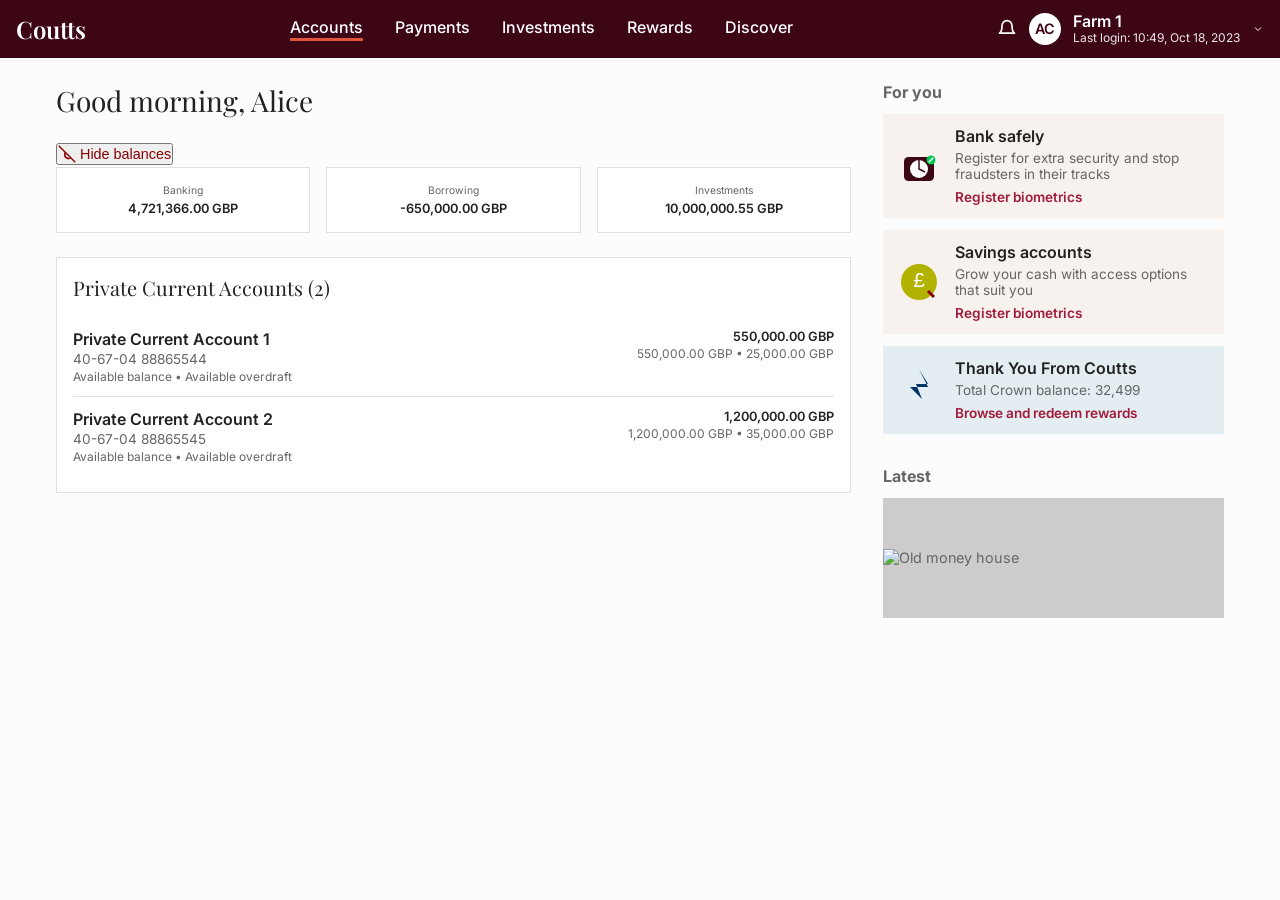
==== home.html @ 893da3e1 "Add files via upload netlify stuff" ====
<!DOCTYPE html>
<html lang="en">
<head>
  <meta charset="UTF-8" />
  <meta name="viewport" content="width=device-width, initial-scale=1.0" />
  <title>Premium Private Banking Dashboard</title>
  <link href="https://fonts.googleapis.com/css2?family=Inter:wght@400;500;600&family=Playfair+Display:wght@500;600&display=swap" rel="stylesheet" />
  <style>
    :root {
      --header-bg: #3d0615;
      --header-accent: #e0533c;
      --page-bg: #fcfcfc;
      --card-bg: #ffffff;
      --card-border: #e0e0e0;
      --rec-bg: #f7f2ed;
      --rec-bg-blue: #e3edf2;
      --text-primary: #222222;
      --text-muted: #666666;
      --text-white: #ffffff;
      --text-light: #cccccc;
      --toggle-color: #8b0000;
      --top-card-bg: #570c20;
      --card-left-border: #a11b3c;
    }
    * { box-sizing: border-box; margin: 0; padding: 0; }
    body { font-family: 'Inter', system-ui, sans-serif; background: var(--page-bg); color: var(--text-primary); }
    a { color: inherit; text-decoration: none; }
    /* ---------- Mobile View ---------- */
    .mobile-view { display: block; }
    .mobile-view .top-section { background: var(--header-bg); color: var(--text-white); padding: 1rem; }
    .mobile-view .header { display: flex; justify-content: space-between; align-items: center; }
    .mobile-view .header svg { width: 1.25rem; height: 1.25rem; fill: none; stroke: var(--text-white); stroke-width: 2; }
    .mobile-view .logo { font-family: 'Playfair Display', serif; font-size: 1.5rem; font-weight: 600; }
    .mobile-view .greeting { text-align: center; margin-top: 0.75rem; font-family: 'Playfair Display', serif; font-size: 1.125rem; }
    .mobile-view .cards { margin-top: 1rem; display: flex; flex-direction: column; gap: 0.75rem; }
    .mobile-view .account-card { background: var(--top-card-bg); border-left: 4px solid var(--card-left-border); border-radius: 0; padding: 0.75rem 1rem; display: flex; justify-content: space-between; align-items: center; cursor: pointer; transition: opacity 0.2s; }
    .mobile-view .account-card:hover { opacity: 0.85; }
    .mobile-view .account-card .label { font-weight: 400; font-size: 0.75rem; }
    .mobile-view .account-card .balance { font-weight: 600; font-size: 0.7rem; }
    .mobile-view .toggle { margin: 1rem auto 0; display: inline-flex; align-items: center; color: var(--toggle-color); cursor: pointer; font-size: 0.875rem; background: transparent; border: none; }
    .mobile-view .toggle svg { width: 1rem; height: 1rem; margin-left: 0.25rem; }
    .mobile-view .bottom-section { background: var(--text-white); padding: 1rem; }
    .mobile-view .section-title { font-size: 1rem; color: #666666; margin-bottom: 0.75rem; }
    .mobile-view .rec-card { background: var(--rec-bg); border-radius: 0; display: flex; align-items: center; padding: 0.75rem; gap: 0.75rem; margin-bottom: 0.75rem; }
    .mobile-view .rec-card .icon { width: 3rem; height: 3rem; flex-shrink: 0; }
    .mobile-view .rec-card .content { flex: 1; }
    .mobile-view .rec-card .title { font-weight: 600; margin-bottom: 0.25rem; color: var(--text-primary); }
    .mobile-view .rec-card .desc { font-size: 0.875rem; color: #555555; margin-bottom: 0.5rem; }
    .mobile-view .rec-card .link { font-weight: 600; color: #a11b3c; font-size: 0.875rem; }
    .mobile-view .rec-card .link:hover { opacity: 0.8; }
    /* ---------- Desktop View ---------- */
    .desktop-view { display: none; }
    header {
      background: var(--header-bg);
      color: var(--text-white);
      padding: 0.75rem 1rem;
      display: flex;
      align-items: center;
      justify-content: space-between;
    }
    .brand { display: flex; align-items: center; font-family: 'Playfair Display', serif; font-size: 1.5rem; font-weight: 600; }
    .brand svg { width: 24px; height: 24px; margin-left: 0.5rem; fill: var(--text-white); }
    nav { display: flex; gap: 2rem; }
    nav a { position: relative; font-weight: 500; padding-bottom: 0.25rem; color: var(--text-white); }
    nav a.active::after {
      content: '';
      position: absolute;
      left: 0;
      right: 0;
      bottom: 0;
      height: 3px;
      background: var(--header-accent);
    }
    .user-info { display: flex; align-items: center; gap: 0.75rem; }
    .user-info .avatar { width: 32px; height: 32px; background: var(--text-white); color: var(--header-bg); border-radius: 50%; display: flex; align-items: center; justify-content: center; font-weight: 600; font-size: 0.9rem; }
    .user-info .details { display: flex; flex-direction: column; line-height: 1.2; }
    .user-info .details .name { font-weight: 600; }
    .user-info .details .login { font-size: 0.75rem; opacity: 0.9; }
    .user-info .chevron { width: 12px; height: 12px; stroke: var(--text-white); }
.user-info svg { width: 20px; height: 20px; }
    .wrapper { max-width: 1200px; margin: 0 auto; }
    .main { display: flex; gap: 2rem; padding: 1.5rem 1rem; }
    .left { flex: 7; }
    .right { flex: 3; }
    .greeting { font-family: 'Playfair Display', serif; font-size: 1.75rem; margin-bottom: 0.5rem; }
    .toggle { margin: 1rem auto 0; display: inline-flex; align-items: center; gap: 0.25rem; color: var(--toggle-color); cursor: pointer; font-size: 0.9rem; }
    .toggle svg { width: 18px; height: 18px; }
    .balance-grid { display: flex; gap: 1rem; margin-bottom: 1.5rem; }
    .balance-card {
      flex: 1;
      background: var(--card-bg);
      border: 1px solid var(--card-border);
      padding: 1rem;
      text-align: center;
    }
    .balance-card .label { font-size: 0.65rem; color: var(--text-muted); margin-bottom: 0.25rem; }
    .balance-card .value { font-size: 0.8rem; font-weight: 600; color: var(--text-primary); }
    .detail-panel { background: var(--card-bg); border: 1px solid var(--card-border); padding: 1rem; }
    .detail-panel .title { font-family: 'Playfair Display', serif; font-size: 1.25rem; margin-bottom: 1rem; }
    .account-block { display: flex; justify-content: space-between; padding: 0.75rem 0; }
    .account-block + .account-block { border-top: 1px solid var(--card-border); }
    .account-left { display: flex; flex-direction: column; }
    .account-left .name { font-weight: 600; margin-bottom: 0.125rem; }
    .account-left .subtitle { font-size: 0.85rem; color: var(--text-muted); margin-bottom: 0.125rem; }
    .account-left .fine { font-size: 0.75rem; color: var(--text-muted); }
    .account-right { text-align: right; }
    .account-right .balance { font-weight: 600; margin-bottom: 0.125rem; font-size: 0.8rem; }
    .account-right .fine { font-size: 0.75rem; color: var(--text-muted); }
    .sidebar-section { margin-bottom: 2rem; }
    .sidebar-section h3 { font-size: 1rem; color: var(--text-muted); margin-bottom: 0.75rem; }
    .rec-card {
      background: var(--rec-bg);
      border-radius: 0;
      display: flex;
      align-items: center;
      padding: 0.75rem;
      gap: 0.75rem;
      margin-bottom: 0.75rem;
    }
    .rec-card.blue { background: var(--rec-bg-blue); }
    .rec-card .icon { width: 48px; height: 48px; flex-shrink: 0; }
    .rec-card .content { flex: 1; }
    .rec-card .title { font-weight: 600; margin-bottom: 0.25rem; color: var(--text-primary); }
    .rec-card .desc { font-size: 0.85rem; color: var(--text-muted); margin-bottom: 0.25rem; }
    .rec-card .link { font-weight: 600; color: #a11b3c; font-size: 0.85rem; }
    .rec-card .link:hover { opacity: 0.8; }
    .latest-banner { width: 100%; height: 120px; background: var(--text-light); display: flex; align-items: center; justify-content: center; color: var(--text-muted); font-size: 0.9rem; }
    /* Responsive switch */
    @media (min-width: 1024px) {
      .mobile-view { display: none; }
      .desktop-view { display: block; }
    }
  </style>
</head>
<body>
  <!-- Mobile View -->
  <section class="mobile-view">
    <section class="top-section">
      <div class="header">
        <!-- Pencil Icon -->
        <a href="main.html"><svg viewBox="0 0 24 24"><path d="M12 20h9"/><path d="M16.5 3.5a2.121 2.121 0 013 3L7 19l-4 1 1-4 12.5-12.5z"/></svg></a>
        <div class="logo"></div>
        <div>
        <a href="main.html"><svg viewBox="0 0 24 24" style="margin-right:0.5rem;"><path d="M22 16.92V21a1 1 0 01-1 1h-4.08a1 1 0 01-.71-.29L2 7.41l5.59-5.59a1 1 0 011.41 0L22 16.92z"/></svg></a>
          <svg viewBox="0 0 24 24"><path d="M18 8a6 6 0 00-12 0c0 7-3 9-3 9h18s-3-2-3-9"/></svg>
        </div>
      </div>
      <div class="greeting">Good morning, Farm 1</div>
      <div class="cards">
        <div class="account-card" data-label="Banking" data-balance="4,721,366.00 GBP">
          <div class="label">Banking</div>
          <div class="balance">4,721,366.00 GBP</div>
        </div>
        <div class="account-card" data-label="Borrowing" data-balance="-650,000.00 GBP">
          <div class="label">Borrowing</div>
          <div class="balance">-650,000.00 GBP</div>
        </div>
        <div class="account-card" data-label="Investing" data-balance="10,000,000.55 GBP">
          <div class="label">Investing</div>
          <div class="balance">10,000,000.55 GBP</div>
        </div>
      </div>
        <button class="toggle" id="balanceToggle">
          <svg viewBox="0 0 24 24" width="1rem" height="1rem" aria-hidden="true">
            <path d="M1 1l22 22" fill="none" stroke="currentColor" stroke-width="2"/>
            <path d="M17 17a5 5 0 01-7-7" fill="none" stroke="currentColor" stroke-width="2"/>
          </svg>
          <span class="toggle-text">Hide balances</span>
        </button>
    </section>
    <section class="bottom-section">
      <div class="section-title">For you</div>
      <div class="rec-cards">
        <div class="rec-card">
          <svg class="icon" viewBox="0 0 64 64">
            <rect x="12" y="20" width="40" height="32" rx="6" fill="#3d0615" />
            <circle cx="32" cy="36" r="12" fill="#ffffff" />
            <path d="M32 24v12l8 4" stroke="#3d0615" stroke-width="2" fill="none" />
            <circle cx="48" cy="24" r="6" fill="#00c853" />
            <path d="M45 27l6-6" stroke="#fff" stroke-width="2" />
          </svg>
          <div class="content">
            <div class="title">Bank safely</div>
            <div class="desc">Register for extra security and stop fraudsters in their tracks</div>
            <a href="#" class="link">Register biometrics</a>
          </div>
        </div>
        <div class="rec-card">
          <svg class="icon" viewBox="0 0 64 64">
            <circle cx="32" cy="32" r="24" fill="#b2b200" />
            <text x="32" y="38" text-anchor="middle" font-size="28" fill="#fff" font-family="Arial">£</text>
            <path d="M44 44l8 8" stroke="#8b0000" stroke-width="4" fill="none" />
          </svg>
          <div class="content">
            <div class="title">Savings accounts</div>
            <div class="desc">Grow your cash with access options that suit you</div>
            <a href="#" class="link">Register biometrics</a>
          </div>
        </div>
        <div class="rec-card blue">
          <svg class="icon" viewBox="0 0 64 64"><path d="M32 4 L44 24 L28 24 L36 44 L20 28 L44 28 Z" fill="#003366"/></svg>
          <div class="content">
            <div class="title">Thank You From Coutts</div>
            <div class="desc">Total Crown balance: 32,499</div>
            <a href="#" class="link">Browse and redeem rewards</a>
          </div>
        </div>
      </div>
    </section>
  </section>

  <!-- Desktop View -->
  <section class="desktop-view">
    <header>
      <div class="brand">Coutts</div>
      <nav>
        <a href="main.html" class="active">Accounts</a>
        <a href="main.html">Payments</a>
        <a href="main.html">Investments</a>
        <a href="main.html">Rewards</a>
        <a href="main.html">Discover</a>
      </nav>
      <div class="user-info">
        <svg viewBox="0 0 24 24" fill="none" stroke="currentColor" stroke-width="2" stroke-linecap="round" stroke-linejoin="round"><path d="M18 8a6 6 0 00-12 0c0 7-3 9-3 9h18s-3-2-3-9"/></svg>
        <div class="avatar">AC</div>
        <div class="details">
          <div class="name">Farm 1</div>
          <div class="login">Last login: 10:49, Oct 18, 2023</div>
        </div>
        <svg class="chevron" viewBox="0 0 24 24"><polyline points="6 9 12 15 18 9" fill="none" stroke="currentColor" stroke-width="2"/></svg>
      </div>
    </header>
    <div class="wrapper">
      <div class="main">
        <!-- Left Column -->
        <section class="left">
          <div class="greeting">Good morning, Alice</div>
          <button class="toggle" id="balanceToggleDesktop">
          <svg viewBox="0 0 24 24" width="1rem" height="1rem" aria-hidden="true">
            <path d="M1 1l22 22" fill="none" stroke="currentColor" stroke-width="2"/>
            <path d="M17 17a5 5 0 01-7-7" fill="none" stroke="currentColor" stroke-width="2"/>
          </svg>
          <span class="toggle-text">Hide balances</span>
        </button>
          <div class="balance-grid">
            <div class="balance-card">
              <div class="label">Banking</div>
               <div class="value">4,721,366.00 GBP</div>
            </div>
            <div class="balance-card">
              <div class="label">Borrowing</div>
               <div class="value">-650,000.00 GBP</div>
            </div>
            <div class="balance-card">
              <div class="label">Investments</div>
               <div class="value">10,000,000.55 GBP</div>
            </div>
          </div>
          <div class="detail-panel">
            <div class="title">Private Current Accounts (2)</div>
            <div class="account-block">
              <div class="account-left">
                <div class="name">Private Current Account 1</div>
                <div class="subtitle">40-67-04 88865544</div>
                <div class="fine">Available balance • Available overdraft</div>
              </div>
              <div class="account-right">
                <div class="balance">550,000.00 GBP</div>
                <div class="fine">550,000.00 GBP • 25,000.00 GBP</div>
              </div>
            </div>
            <div class="account-block">
              <div class="account-left">
                <div class="name">Private Current Account 2</div>
                <div class="subtitle">40-67-04 88865545</div>
                <div class="fine">Available balance • Available overdraft</div>
              </div>
              <div class="account-right">
                <div class="balance">1,200,000.00 GBP</div>
                <div class="fine">1,200,000.00 GBP • 35,000.00 GBP</div>
              </div>
            </div>
          </div>
        </section>
        <!-- Right Sidebar -->
        <aside class="right">
          <div class="sidebar-section">
            <h3>For you</h3>
            <div class="rec-card">
              <svg class="icon" viewBox="0 0 64 64"><rect x="12" y="20" width="40" height="32" rx="6" fill="#3d0615"/><circle cx="32" cy="36" r="12" fill="#fff"/><path d="M32 24v12l8 4" stroke="#3d0615" stroke-width="2" fill="none"/><circle cx="48" cy="24" r="6" fill="#00c853"/><path d="M45 27l6-6" stroke="#fff" stroke-width="2"/></svg>
              <div class="content">
                <div class="title">Bank safely</div>
                <div class="desc">Register for extra security and stop fraudsters in their tracks</div>
                <a href="#" class="link">Register biometrics</a>
              </div>
            </div>
            <div class="rec-card">
              <svg class="icon" viewBox="0 0 64 64"><circle cx="32" cy="32" r="24" fill="#b2b200"/><text x="32" y="38" text-anchor="middle" font-size="28" fill="#fff" font-family="Arial">£</text><path d="M44 44l8 8" stroke="#8b0000" stroke-width="4" fill="none"/></svg>
              <div class="content">
                <div class="title">Savings accounts</div>
                <div class="desc">Grow your cash with access options that suit you</div>
                <a href="#" class="link">Register biometrics</a>
              </div>
            </div>
            <div class="rec-card blue">
              <svg class="icon" viewBox="0 0 64 64"><path d="M32 4 L44 24 L28 24 L36 44 L20 28 L44 28 Z" fill="#003366"/></svg>
              <div class="content">
                <div class="title">Thank You From Coutts</div>
                <div class="desc">Total Crown balance: 32,499</div>
                <a href="#" class="link">Browse and redeem rewards</a>
              </div>
            </div>
          </div>
          <div class="sidebar-section">
            <h3>Latest</h3>
            <div class="latest-banner"><img src="file:///C:/Users/USER/.gemini/brain/8e4c7e5f-0109-46c6-b46a-9460dd071f82/old_money_house_1783124354547.jpg" alt="Old money house" style="width:100%;height:auto;"/></div>
          </div>
        </aside>
      </div>
    </div>
  </section>

  <script>
    // Mobile toggle
      const toggleMobile = document.getElementById('balanceToggle');
      let hiddenMobile = false;
      toggleMobile && toggleMobile.addEventListener('click', () => {
        hiddenMobile = !hiddenMobile;
        document.querySelectorAll('.cards .balance').forEach(el => {
          el.style.visibility = hiddenMobile ? 'hidden' : 'visible';
        });
        const textSpan = toggleMobile.querySelector('.toggle-text');
        if (textSpan) {
          textSpan.textContent = hiddenMobile ? 'Show balances' : 'Hide balances';
        }
      });
    // Desktop toggle
      const toggleDesktop = document.getElementById('balanceToggleDesktop');
      let hiddenDesktop = false;
      toggleDesktop && toggleDesktop.addEventListener('click', () => {
        hiddenDesktop = !hiddenDesktop;
        document.querySelectorAll('.balance-card .value').forEach(el => {
          el.style.visibility = hiddenDesktop ? 'hidden' : 'visible';
        });
        const textSpan = toggleDesktop.querySelector('.toggle-text');
        if (textSpan) {
          textSpan.textContent = hiddenDesktop ? 'Show balances' : 'Hide balances';
        }
      });
  </script>
</body>
</html>
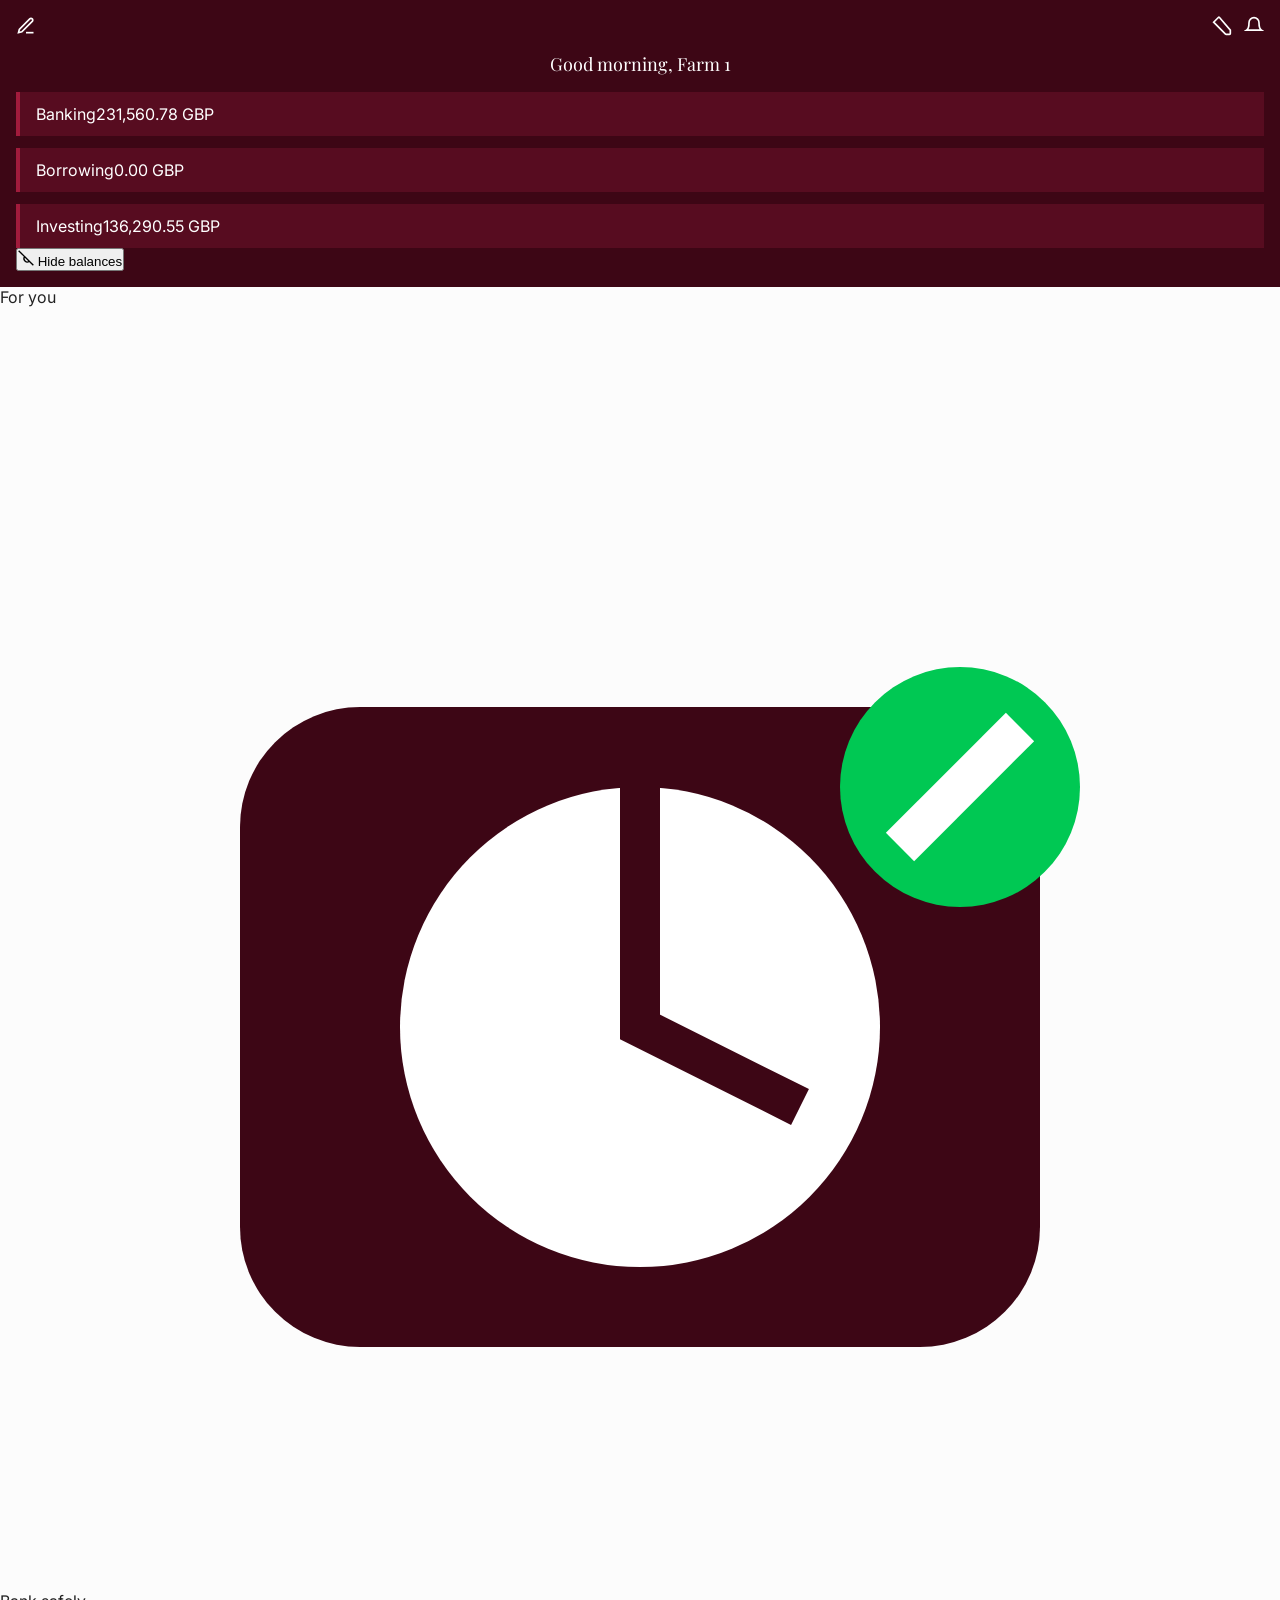
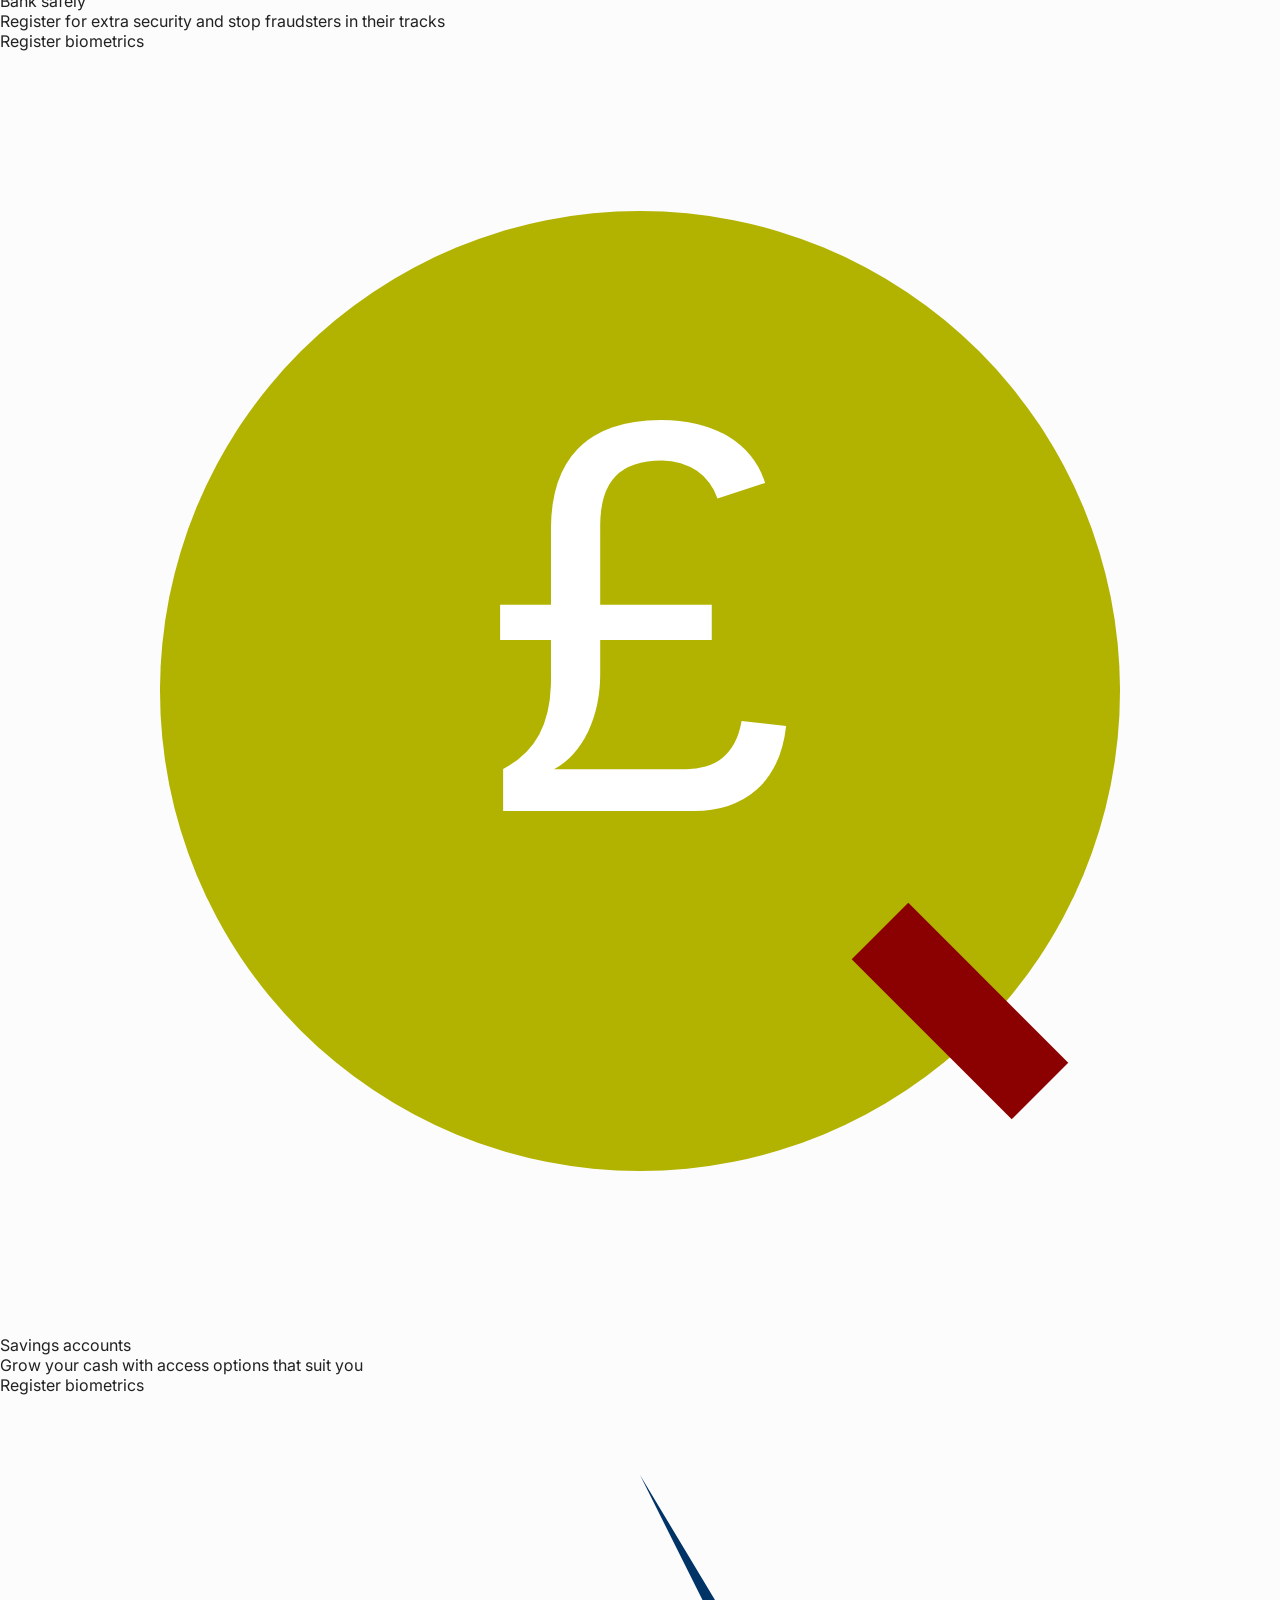
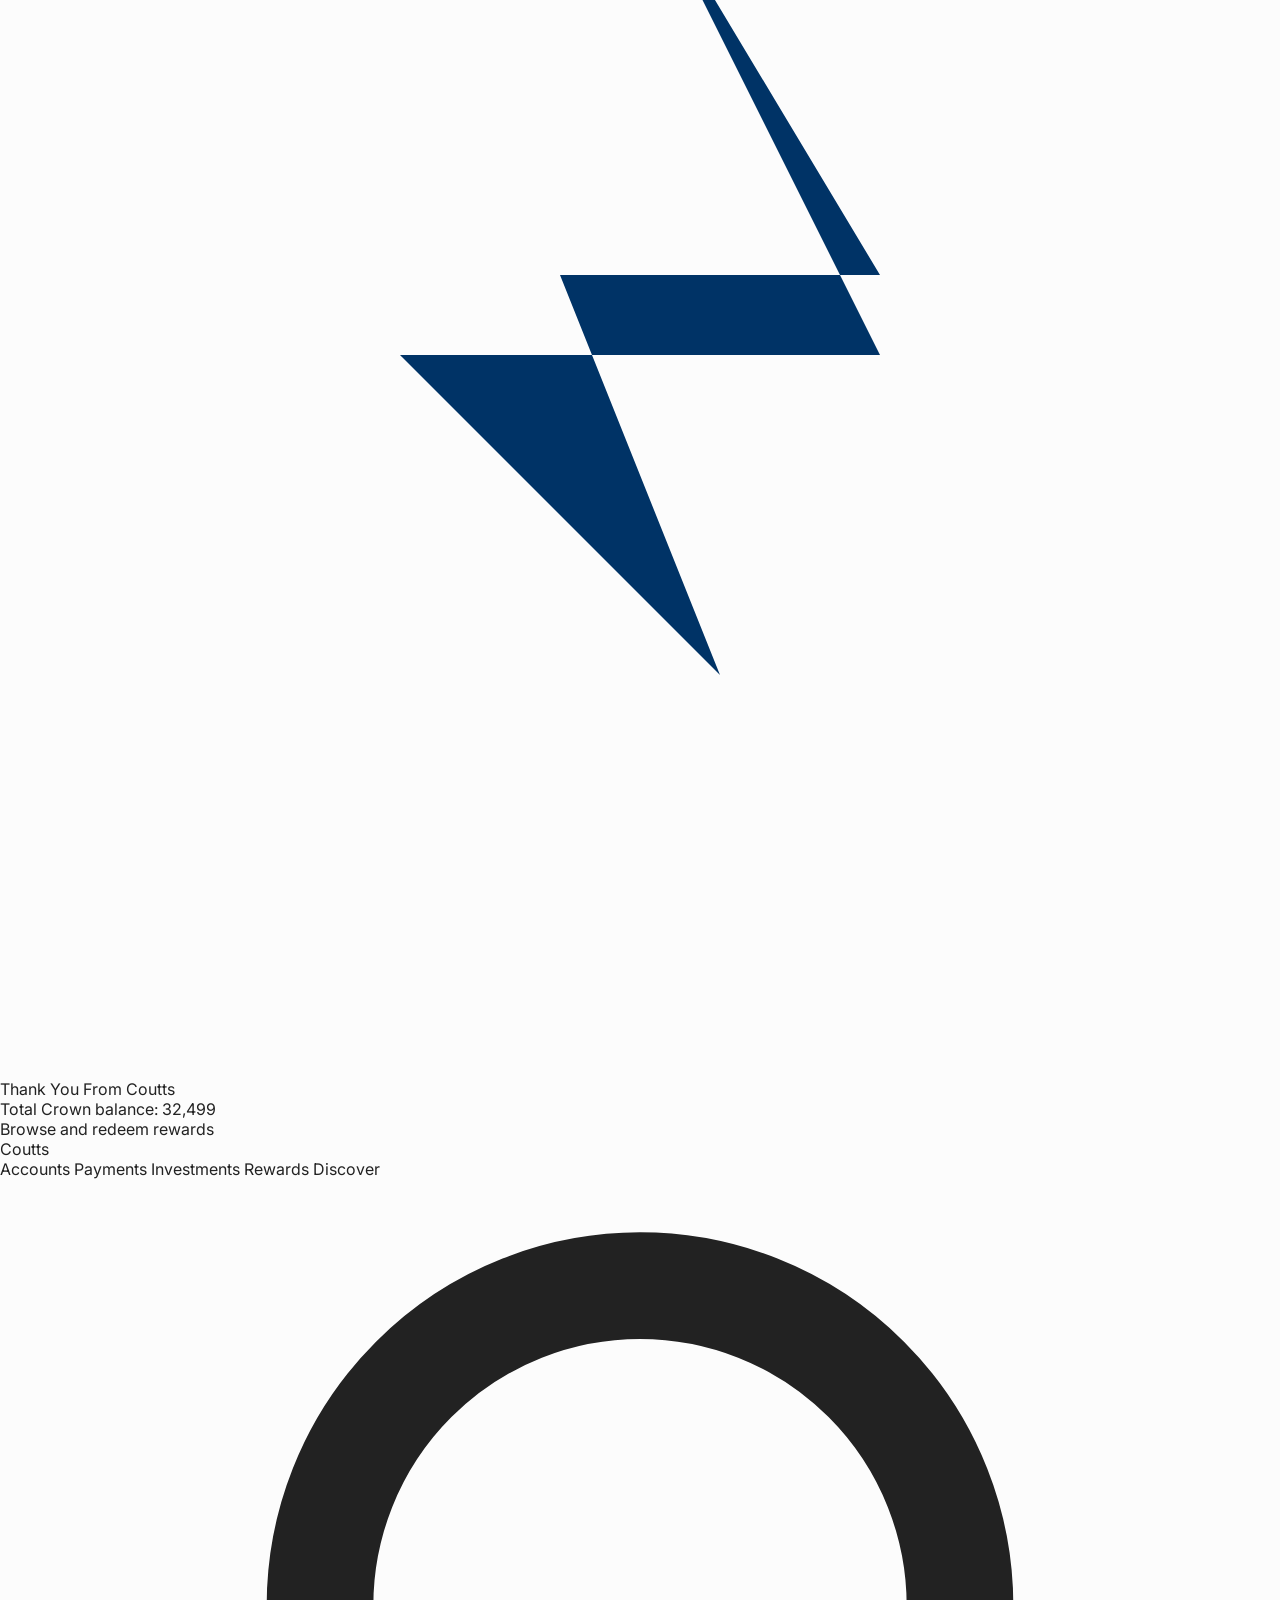
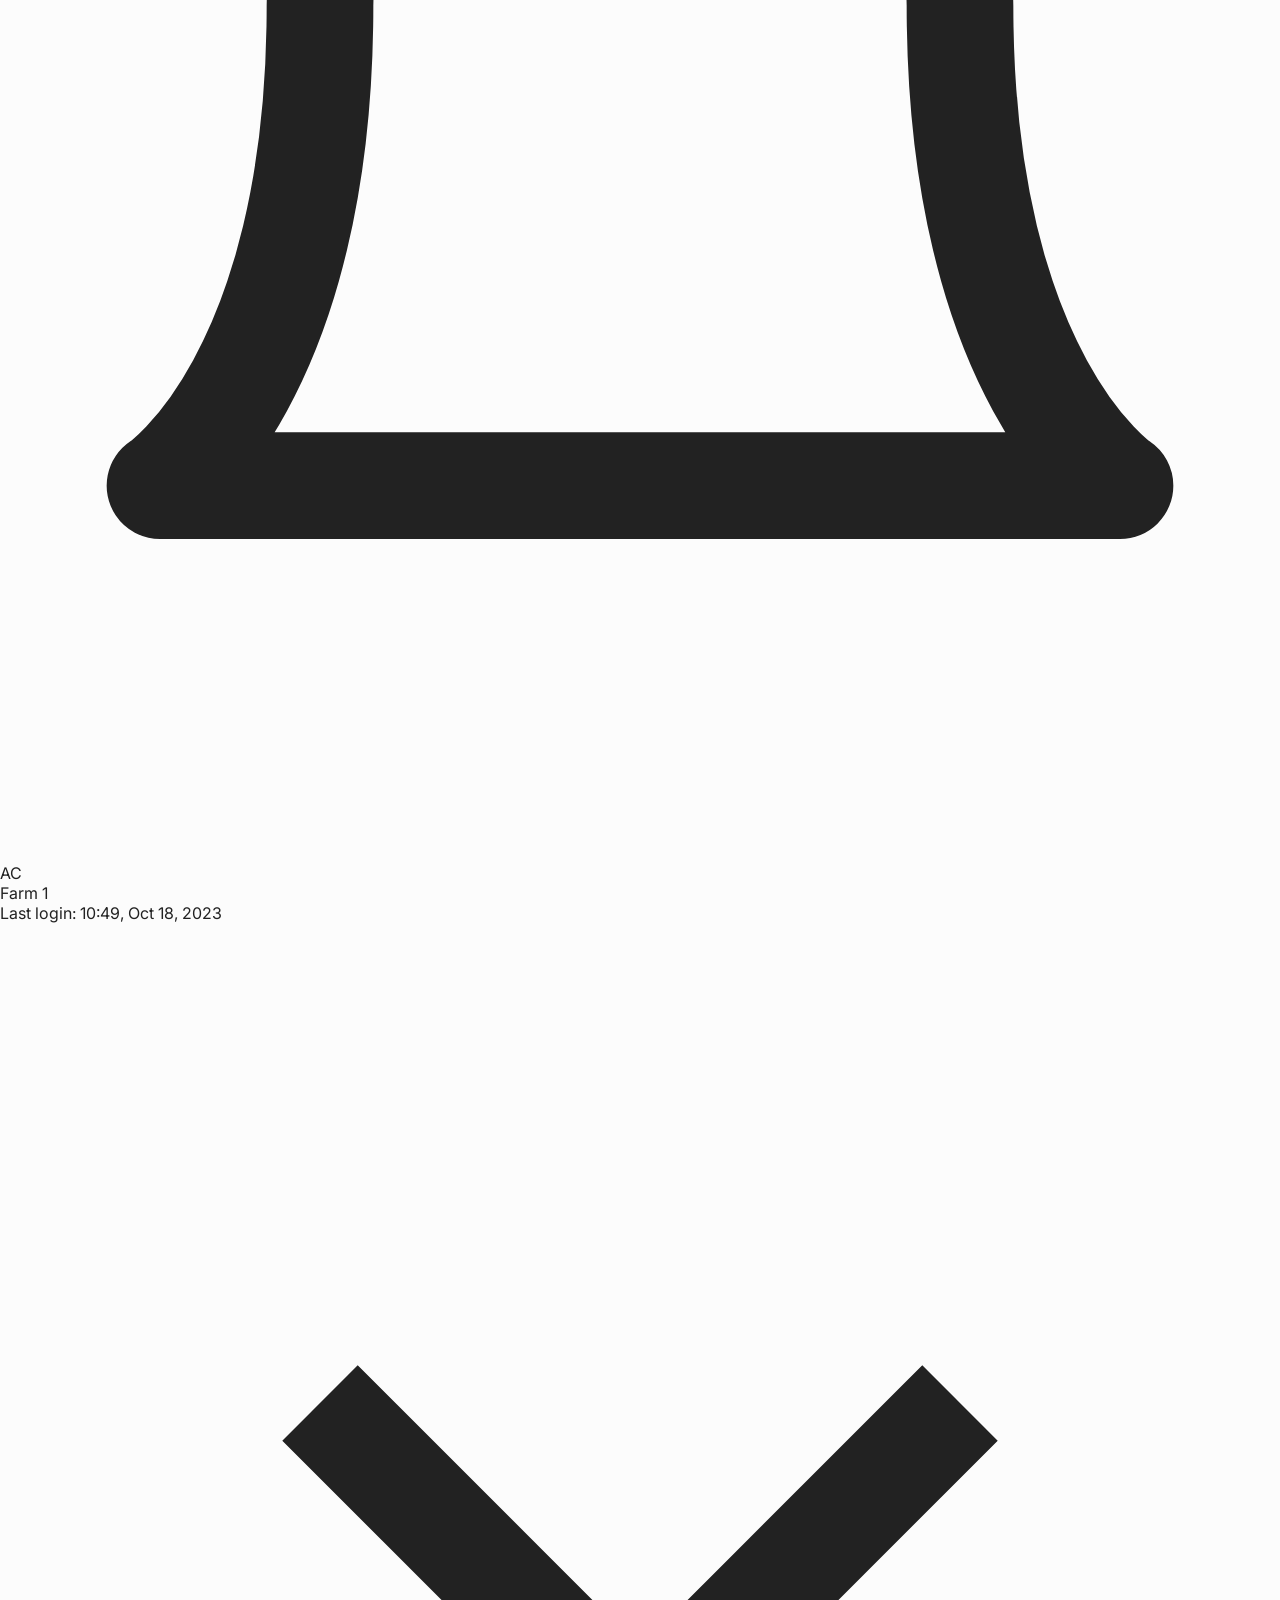
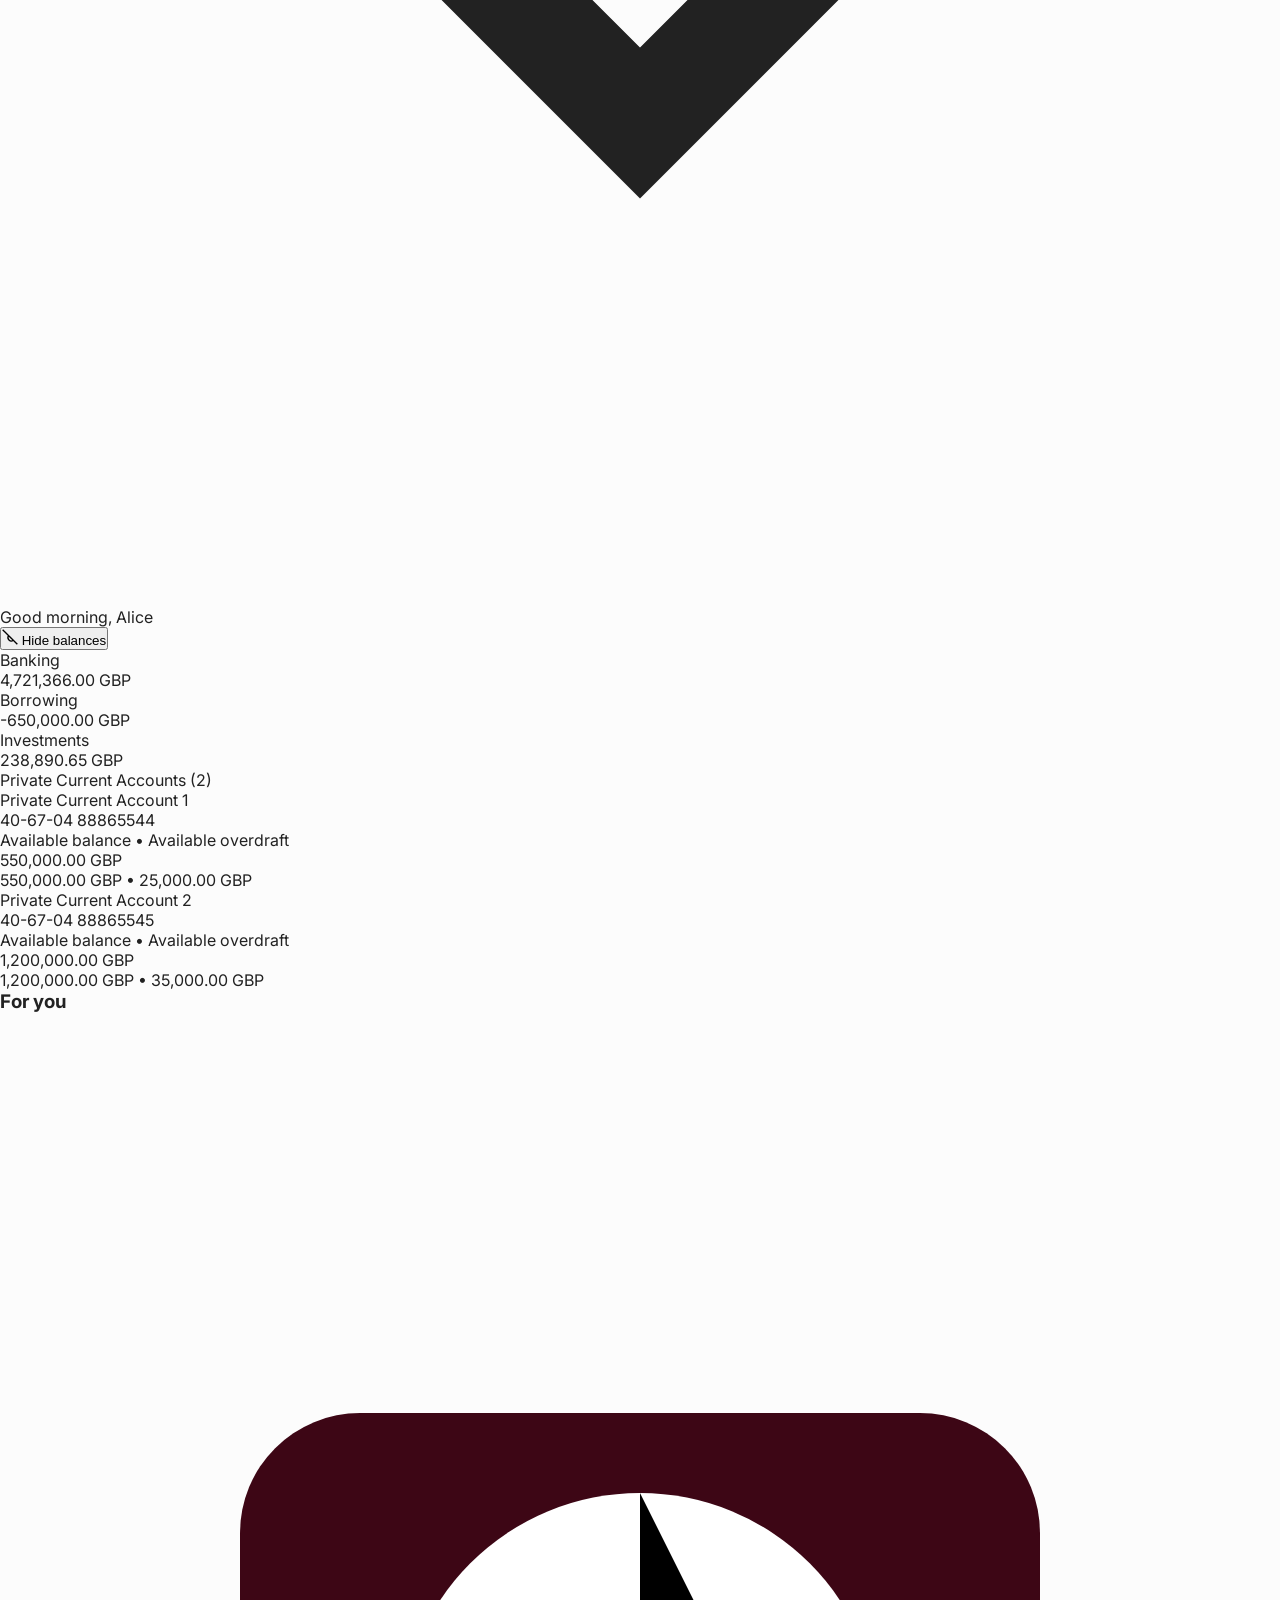
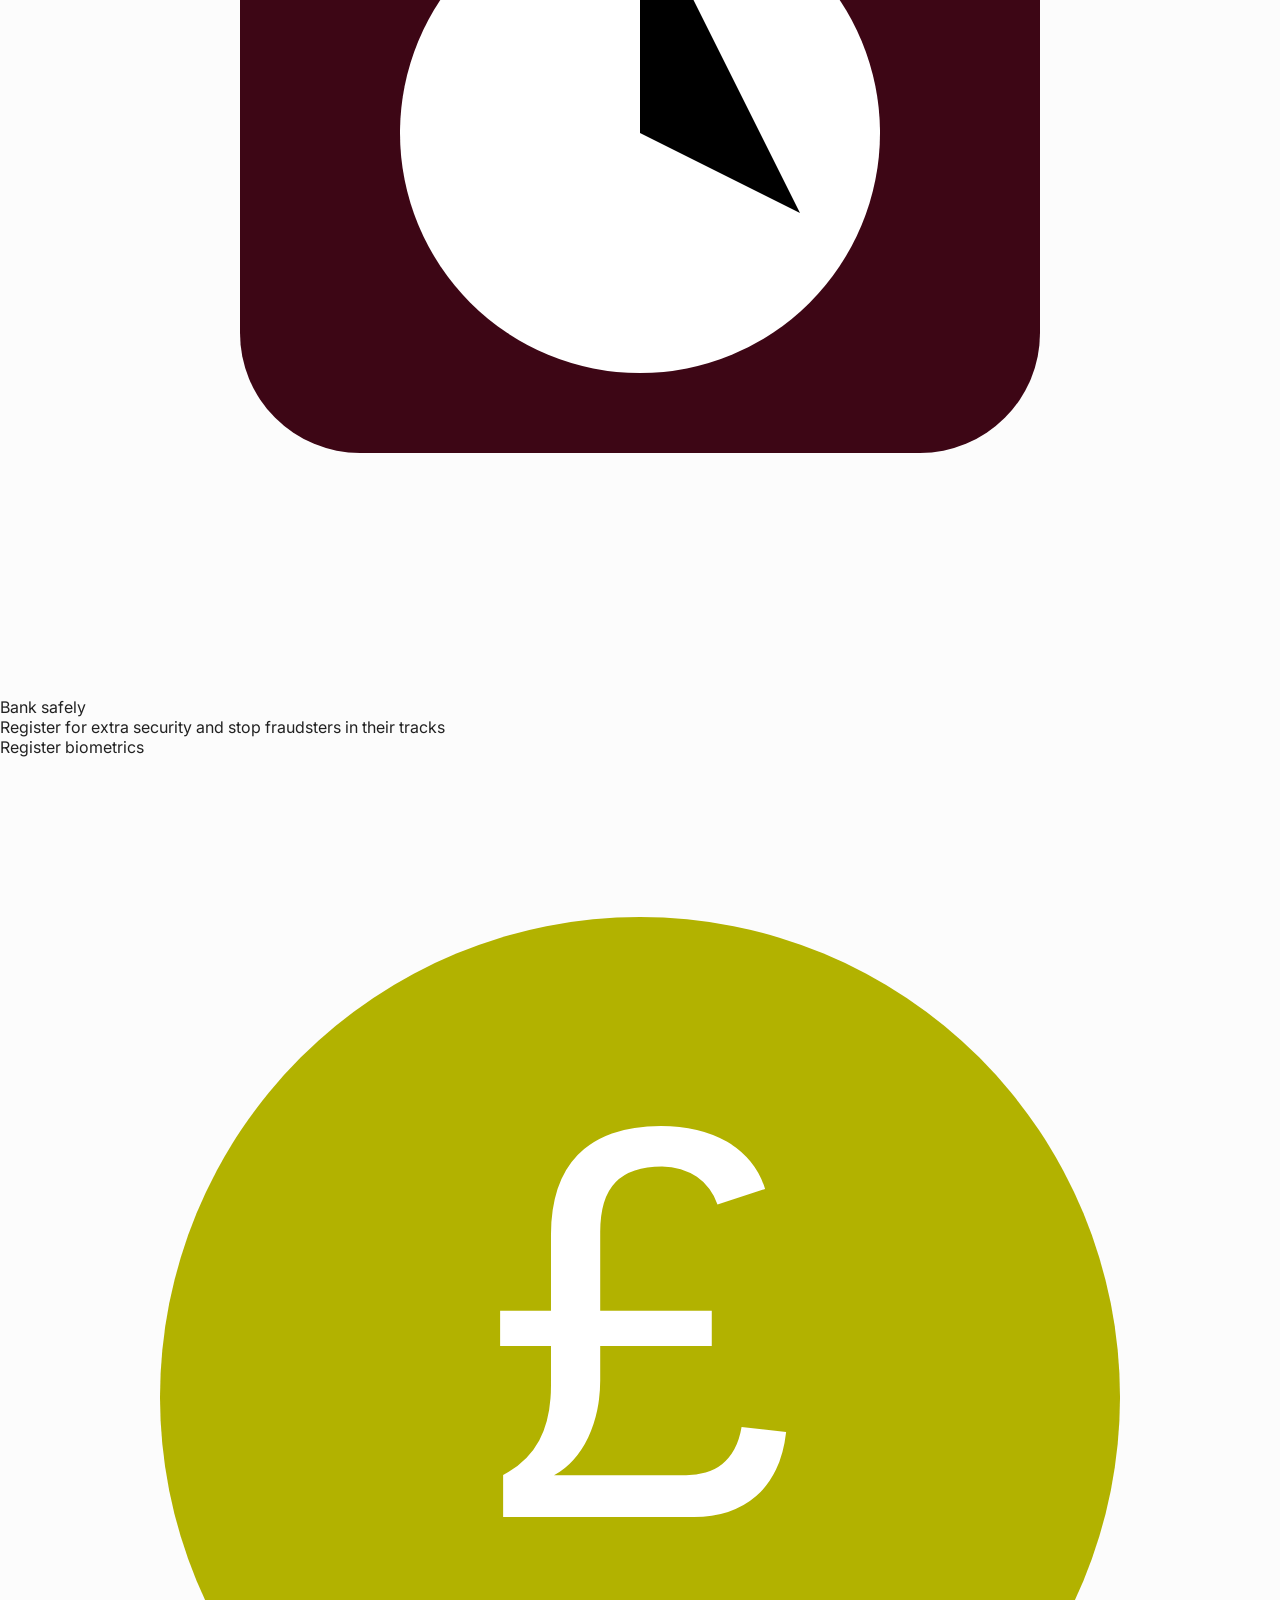
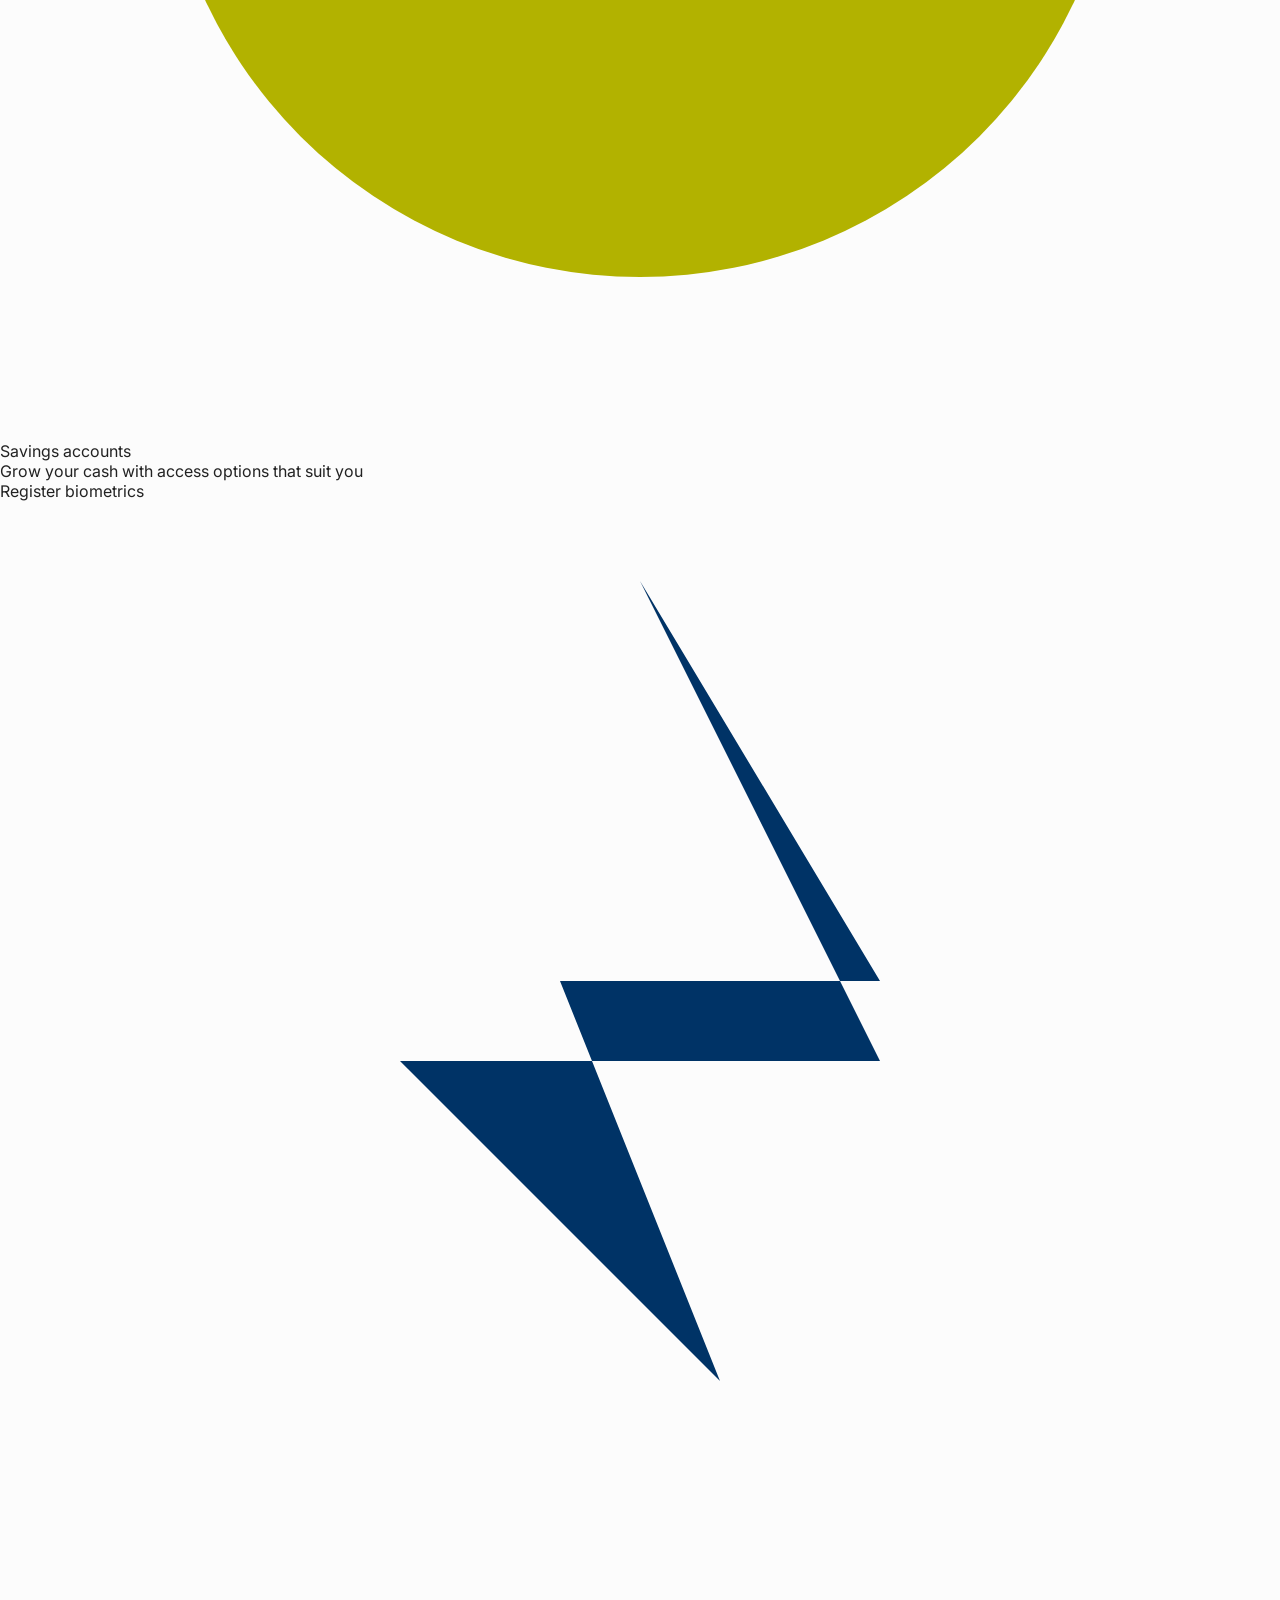
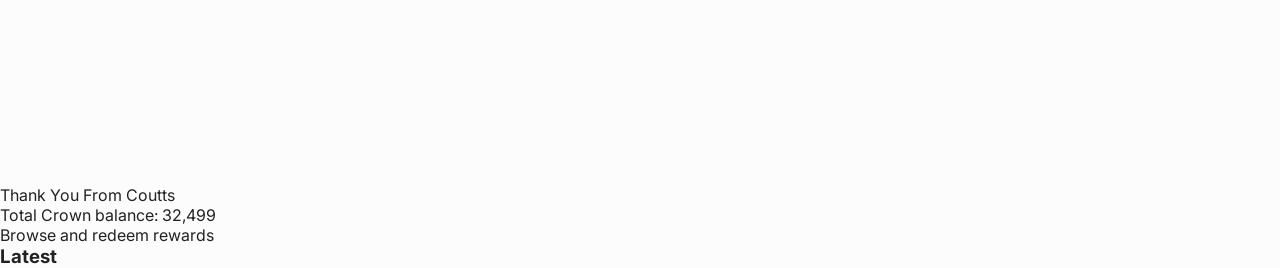
==== commit 3678ab1e: "Update investment balance from 10,000,000.55 to 238,890.65" ====
--- a/home.html
+++ b/home.html
@@ -33,11 +33,11 @@
     .mobile-view .logo { font-family: 'Playfair Display', serif; font-size: 1.5rem; font-weight: 600; }
     .mobile-view .greeting { text-align: center; margin-top: 0.75rem; font-family: 'Playfair Display', serif; font-size: 1.125rem; }
     .mobile-view .cards { margin-top: 1rem; display: flex; flex-direction: column; gap: 0.75rem; }
-    .mobile-view .account-card { background: var(--top-card-bg); border-left: 4px solid var(--card-left-border); border-radius: 0; padding: 0.75rem 1rem; display: flex; justify-content: space-between; align-items: center; cursor: pointer; transition: opacity 0.2s; }
+    .mobile-view .account-card { background: var(--top-card-bg); border-left: 4px solid var(--card-left-border); border-radius: 0; padding: 0.75rem 1rem; display: flex; justify-content: space-betw[...]
     .mobile-view .account-card:hover { opacity: 0.85; }
     .mobile-view .account-card .label { font-weight: 400; font-size: 0.75rem; }
     .mobile-view .account-card .balance { font-weight: 600; font-size: 0.7rem; }
-    .mobile-view .toggle { margin: 1rem auto 0; display: inline-flex; align-items: center; color: var(--toggle-color); cursor: pointer; font-size: 0.875rem; background: transparent; border: none; }
+    .mobile-view .toggle { margin: 1rem auto 0; display: inline-flex; align-items: center; color: var(--toggle-color); cursor: pointer; font-size: 0.875rem; background: transparent; border: none; [...]
     .mobile-view .toggle svg { width: 1rem; height: 1rem; margin-left: 0.25rem; }
     .mobile-view .bottom-section { background: var(--text-white); padding: 1rem; }
     .mobile-view .section-title { font-size: 1rem; color: #666666; margin-bottom: 0.75rem; }
@@ -72,7 +72,7 @@
       background: var(--header-accent);
     }
     .user-info { display: flex; align-items: center; gap: 0.75rem; }
-    .user-info .avatar { width: 32px; height: 32px; background: var(--text-white); color: var(--header-bg); border-radius: 50%; display: flex; align-items: center; justify-content: center; font-weight: 600; font-size: 0.9rem; }
+    .user-info .avatar { width: 32px; height: 32px; background: var(--text-white); color: var(--header-bg); border-radius: 50%; display: flex; align-items: center; justify-content: center; font-we[...]
     .user-info .details { display: flex; flex-direction: column; line-height: 1.2; }
     .user-info .details .name { font-weight: 600; }
     .user-info .details .login { font-size: 0.75rem; opacity: 0.9; }
@@ -147,17 +147,17 @@
       </div>
       <div class="greeting">Good morning, Farm 1</div>
       <div class="cards">
-        <div class="account-card" data-label="Banking" data-balance="4,721,366.00 GBP">
+        <div class="account-card" data-label="Banking" data-balance="231,560.78 GBP">
           <div class="label">Banking</div>
-          <div class="balance">4,721,366.00 GBP</div>
-        </div>
-        <div class="account-card" data-label="Borrowing" data-balance="-650,000.00 GBP">
+          <div class="balance">231,560.78 GBP</div>
+        </div>
+        <div class="account-card" data-label="Borrowing" data-balance="0.00 GBP">
           <div class="label">Borrowing</div>
-          <div class="balance">-650,000.00 GBP</div>
-        </div>
-        <div class="account-card" data-label="Investing" data-balance="10,000,000.55 GBP">
+          <div class="balance">0.00 GBP</div>
+        </div>
+        <div class="account-card" data-label="Investing" data-balance="136,290.55 GBP">
           <div class="label">Investing</div>
-          <div class="balance">10,000,000.55 GBP</div>
+          <div class="balance">136,290.55 GBP</div>
         </div>
       </div>
         <button class="toggle" id="balanceToggle">
@@ -253,7 +253,7 @@
             </div>
             <div class="balance-card">
               <div class="label">Investments</div>
-               <div class="value">10,000,000.55 GBP</div>
+               <div class="value">238,890.65 GBP</div>
             </div>
           </div>
           <div class="detail-panel">
@@ -287,7 +287,7 @@
           <div class="sidebar-section">
             <h3>For you</h3>
             <div class="rec-card">
-              <svg class="icon" viewBox="0 0 64 64"><rect x="12" y="20" width="40" height="32" rx="6" fill="#3d0615"/><circle cx="32" cy="36" r="12" fill="#fff"/><path d="M32 24v12l8 4" stroke="#3d0615" stroke-width="2" fill="none"/><circle cx="48" cy="24" r="6" fill="#00c853"/><path d="M45 27l6-6" stroke="#fff" stroke-width="2"/></svg>
+              <svg class="icon" viewBox="0 0 64 64"><rect x="12" y="20" width="40" height="32" rx="6" fill="#3d0615"/><circle cx="32" cy="36" r="12" fill="#fff"/><path d="M32 24v12l8 4" stroke="#3d061[...]
               <div class="content">
                 <div class="title">Bank safely</div>
                 <div class="desc">Register for extra security and stop fraudsters in their tracks</div>
@@ -295,7 +295,7 @@
               </div>
             </div>
             <div class="rec-card">
-              <svg class="icon" viewBox="0 0 64 64"><circle cx="32" cy="32" r="24" fill="#b2b200"/><text x="32" y="38" text-anchor="middle" font-size="28" fill="#fff" font-family="Arial">£</text><path d="M44 44l8 8" stroke="#8b0000" stroke-width="4" fill="none"/></svg>
+              <svg class="icon" viewBox="0 0 64 64"><circle cx="32" cy="32" r="24" fill="#b2b200"/><text x="32" y="38" text-anchor="middle" font-size="28" fill="#fff" font-family="Arial">£</text><pat[...]
               <div class="content">
                 <div class="title">Savings accounts</div>
                 <div class="desc">Grow your cash with access options that suit you</div>
@@ -313,7 +313,7 @@
           </div>
           <div class="sidebar-section">
             <h3>Latest</h3>
-            <div class="latest-banner"><img src="file:///C:/Users/USER/.gemini/brain/8e4c7e5f-0109-46c6-b46a-9460dd071f82/old_money_house_1783124354547.jpg" alt="Old money house" style="width:100%;height:auto;"/></div>
+            <div class="latest-banner"><img src="file:///C:/Users/USER/.gemini/brain/8e4c7e5f-0109-46c6-b46a-9460dd071f82/old_money_house_1783124354547.jpg" alt="Old money house" style="width:100%;hei[...]
           </div>
         </aside>
       </div>
